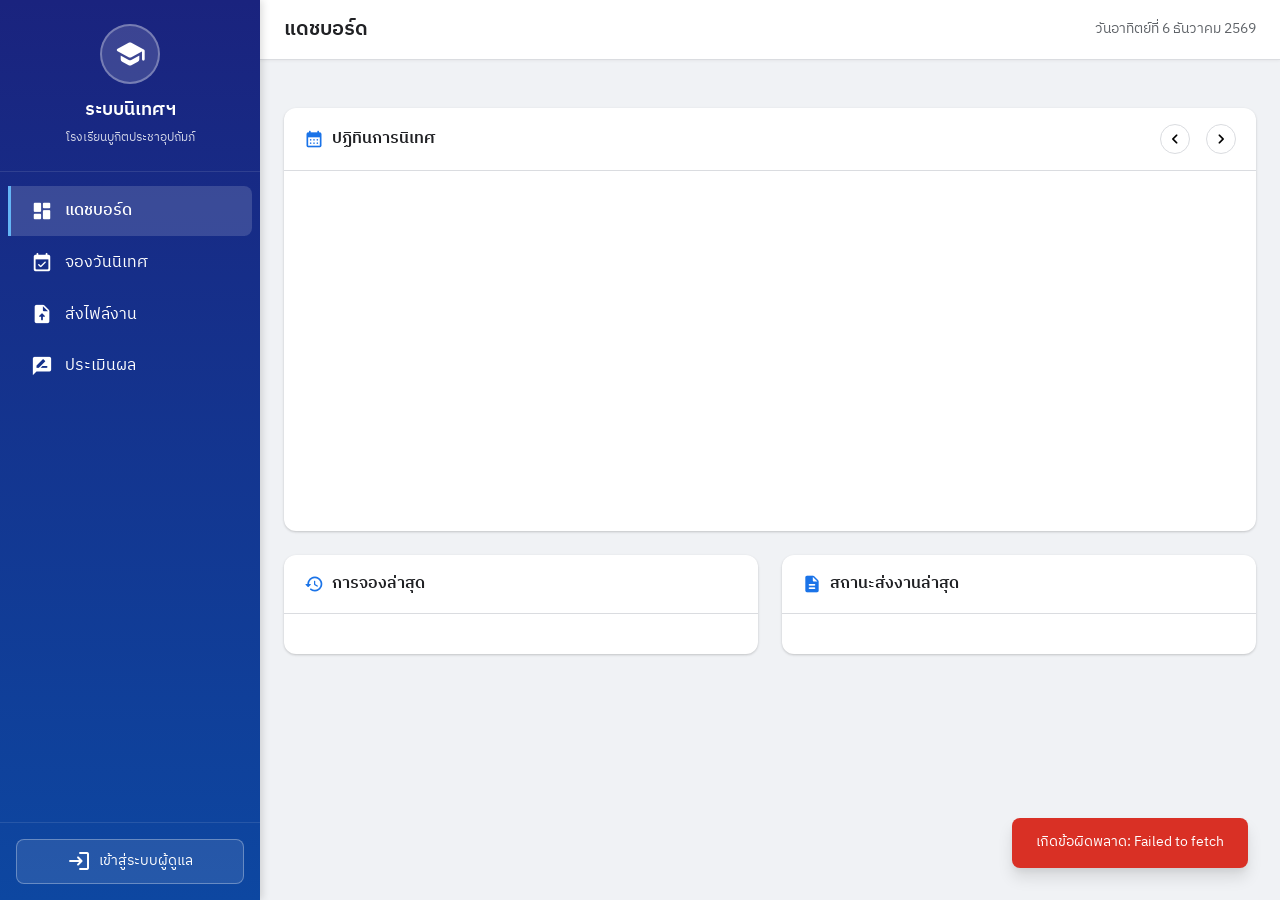
==== index.html @ 8b7962dd "Initial commit: ระบบนิเทศภายในโรงเรียนบูกิตประชาอุปถัมภ์ - School Supervision System" ====
<!DOCTYPE html>
<html lang="th">
<head>
  <meta charset="UTF-8">
  <meta name="viewport" content="width=device-width, initial-scale=1.0">
  <title>ระบบนิเทศภายในโรงเรียนบูกิตประชาอุปถัมภ์</title>
  <link rel="stylesheet" href="css/style.css">
  <link href="https://fonts.googleapis.com/css2?family=IBM+Plex+Sans+Thai:wght@300;400;500;600;700&display=swap" rel="stylesheet">
  <link href="https://fonts.googleapis.com/icon?family=Material+Icons+Round" rel="stylesheet">
</head>
<body>

<div id="app">
  <nav id="sidebar">
    <div class="sidebar-header">
      <div class="school-logo">
        <span class="material-icons-round">school</span>
      </div>
      <h2>ระบบนิเทศฯ</h2>
      <p class="school-name">โรงเรียนบูกิตประชาอุปถัมภ์</p>
    </div>
    <ul class="nav-menu">
      <li class="nav-item active" data-page="dashboard">
        <span class="material-icons-round">dashboard</span><span>แดชบอร์ด</span>
      </li>
      <li class="nav-item" data-page="booking">
        <span class="material-icons-round">event_available</span><span>จองวันนิเทศ</span>
      </li>
      <li class="nav-item" data-page="files">
        <span class="material-icons-round">upload_file</span><span>ส่งไฟล์งาน</span>
      </li>
      <li class="nav-item" data-page="supervision">
        <span class="material-icons-round">rate_review</span><span>ประเมินผล</span>
      </li>
      <li class="nav-item admin-only" data-page="admin" style="display:none;">
        <span class="material-icons-round">admin_panel_settings</span><span>จัดการระบบ</span>
      </li>
    </ul>
    <div class="sidebar-footer">
      <button id="loginBtn" class="btn-login" onclick="showLoginModal()">
        <span class="material-icons-round">login</span> เข้าสู่ระบบผู้ดูแล
      </button>
      <div id="userBadge" class="user-badge" style="display:none;">
        <span class="material-icons-round">verified_user</span>
        <span>ผู้ดูแลระบบ</span>
        <button onclick="logout()" class="btn-logout" title="ออกจากระบบ">x</button>
      </div>
    </div>
  </nav>

  <main id="mainContent">
    <header id="topbar">
      <button id="menuToggle" onclick="toggleSidebar()">
        <span class="material-icons-round">menu</span>
      </button>
      <h1 id="pageTitle">แดชบอร์ด</h1>
      <div class="topbar-right">
        <span id="currentDate" class="date-display"></span>
      </div>
    </header>

    <div id="pageContent">

      <section id="page-dashboard" class="page active">
        <div class="stats-grid" id="statsGrid"></div>
        <div class="dashboard-grid">
          <div class="card calendar-card">
            <div class="card-header">
              <h3><span class="material-icons-round">calendar_month</span> ปฏิทินการนิเทศ</h3>
              <div class="calendar-nav">
                <button onclick="changeMonth(-1)" class="cal-nav-btn"><span class="material-icons-round">chevron_left</span></button>
                <span id="calendarMonth"></span>
                <button onclick="changeMonth(1)" class="cal-nav-btn"><span class="material-icons-round">chevron_right</span></button>
              </div>
            </div>
            <div class="card-body">
              <div id="calendarContainer"></div>
            </div>
          </div>
          <div class="card">
            <div class="card-header">
              <h3><span class="material-icons-round">history</span> การจองล่าสุด</h3>
            </div>
            <div class="card-body">
              <div id="recentBookingsTable"></div>
            </div>
          </div>
          <div class="card">
            <div class="card-header">
              <h3><span class="material-icons-round">description</span> สถานะส่งงานล่าสุด</h3>
            </div>
            <div class="card-body">
              <div id="recentFilesTable"></div>
            </div>
          </div>
        </div>
      </section>

      <section id="page-booking" class="page">
        <div class="page-header">
          <h2>จองวันนิเทศ</h2>
        </div>
        <div class="form-container">
          <form id="bookingForm" onsubmit="submitBooking(event)">
            <div class="form-grid">
              <div class="form-group">
                <label>วันที่นิเทศ <span class="required">*</span></label>
                <input type="date" id="bookDate" required min="">
              </div>
              <div class="form-group">
                <label>ช่วงเวลา <span class="required">*</span></label>
                <select id="bookTime" required>
                  <option value="">-- เลือกช่วงเวลา --</option>
                  <option value="เช้า (08:30-12:00)">เช้า (08:30-12:00)</option>
                  <option value="บ่าย (12:30-16:00)">บ่าย (12:30-16:00)</option>
                </select>
              </div>
              <div class="form-group">
                <label>คาบที่ <span class="required">*</span></label>
                <select id="bookPeriod" required>
                  <option value="">-- เลือกคาบ --</option>
                  <option value="1">คาบที่ 1 (08:30-09:10)</option>
                  <option value="2">คาบที่ 2 (09:10-09:50)</option>
                  <option value="3">คาบที่ 3 (10:00-10:40)</option>
                  <option value="4">คาบที่ 4 (10:40-11:20)</option>
                  <option value="5">คาบที่ 5 (11:20-12:00)</option>
                  <option value="6">คาบที่ 6 (12:30-13:10)</option>
                  <option value="7">คาบที่ 7 (13:10-13:50)</option>
                  <option value="8">คาบที่ 8 (13:50-14:30)</option>
                </select>
              </div>
              <div class="form-group">
                <label>ชื่อ-นามสกุล <span class="required">*</span></label>
                <input type="text" id="bookTeacher" placeholder="กรอกชื่อ-นามสกุล" required>
              </div>
              <div class="form-group">
                <label>กลุ่มสาระการเรียนรู้ <span class="required">*</span></label>
                <select id="bookDepartment" required>
                  <option value="">-- เลือกกลุ่มสาระ --</option>
                  <option value="ภาษาไทย">ภาษาไทย</option>
                  <option value="คณิตศาสตร์">คณิตศาสตร์</option>
                  <option value="วิทยาศาสตร์">วิทยาศาสตร์</option>
                  <option value="สังคมศึกษา">สังคมศึกษา</option>
                  <option value="สุขศึกษา">สุขศึกษา</option>
                  <option value="ศิลปะ">ศิลปะ</option>
                  <option value="การงานอาชีพ">การงานอาชีพ</option>
                  <option value="ภาษาต่างประเทศ">ภาษาต่างประเทศ</option>
                </select>
              </div>
              <div class="form-group">
                <label>ชื่อวิชา <span class="required">*</span></label>
                <input type="text" id="bookSubject" placeholder="กรอกชื่อวิชา" required>
              </div>
              <div class="form-group">
                <label>รหัสวิชา</label>
                <input type="text" id="bookSubjectCode" placeholder="กรอกรหัสวิชา">
              </div>
              <div class="form-group">
                <label>ระดับชั้น <span class="required">*</span></label>
                <select id="bookClassLevel" required>
                  <option value="">-- เลือกระดับชั้น --</option>
                  <option value="ป.1">ป.1</option>
                  <option value="ป.2">ป.2</option>
                  <option value="ป.3">ป.3</option>
                  <option value="ป.4">ป.4</option>
                  <option value="ป.5">ป.5</option>
                  <option value="ป.6">ป.6</option>
                  <option value="ม.1">ม.1</option>
                  <option value="ม.2">ม.2</option>
                  <option value="ม.3">ม.3</option>
                  <option value="ม.4">ม.4</option>
                  <option value="ม.5">ม.5</option>
                  <option value="ม.6">ม.6</option>
                </select>
              </div>
              <div class="form-group">
                <label>ห้องเรียน <span class="required">*</span></label>
                <input type="text" id="bookRoom" placeholder="เช่น ป.4/1" required>
              </div>
            </div>
            <div class="form-actions">
              <button type="submit" class="btn btn-primary">
                <span class="material-icons-round">event_available</span> จองวันนิเทศ
              </button>
              <button type="reset" class="btn btn-secondary">
                <span class="material-icons-round">refresh</span> ล้างข้อมูล
              </button>
            </div>
          </form>
        </div>

        <div class="card" style="margin-top:2rem;">
          <div class="card-header">
            <h3><span class="material-icons-round">list</span> รายการจองของฉัน</h3>
            <div class="filter-group">
              <select id="myBookingFilter" onchange="loadMyBookings()">
                <option value="">ทุกสถานะ</option>
                <option value="รอดำเนินการ">รอดำเนินการ</option>
                <option value="ยืนยันแล้ว">ยืนยันแล้ว</option>
                <option value="นิเทศแล้ว">นิเทศแล้ว</option>
                <option value="ปฏิเสธ">ปฏิเสธ</option>
              </select>
            </div>
          </div>
          <div class="card-body">
            <div id="myBookingsTable"></div>
          </div>
        </div>
      </section>

      <section id="page-files" class="page">
        <div class="page-header">
          <h2>ส่งไฟล์งาน</h2>
        </div>
        <div class="form-container">
          <form id="fileForm" onsubmit="submitFile(event)">
            <div class="form-grid">
              <div class="form-group">
                <label>ชื่อ-นามสกุล <span class="required">*</span></label>
                <input type="text" id="fileTeacher" placeholder="กรอกชื่อ-นามสกุล" required>
              </div>
              <div class="form-group">
                <label>ประเภทไฟล์ <span class="required">*</span></label>
                <select id="fileType" required onchange="updateFileHint()">
                  <option value="">-- เลือกประเภท --</option>
                  <option value="แผนการสอน">แผนการสอน (PDF/Word)</option>
                  <option value="สื่อการสอน">สื่อการสอน (รูปภาพ/PPT/PDF)</option>
                  <option value="ภาพกิจกรรม">ภาพกิจกรรม (รูปภาพ)</option>
                  <option value="คลิปวิดีโอ">คลิปวิดีโอ (ลิงก์ YouTube/Drive)</option>
                </select>
              </div>
              <div class="form-group" id="fileUploadGroup" style="display:none;">
                <label>อัพโหลดไฟล์ <span class="required">*</span></label>
                <input type="file" id="fileInput" accept=".pdf,.doc,.docx,.ppt,.pptx,.jpg,.jpeg,.png,.gif">
                <small id="fileHint" class="hint-text"></small>
              </div>
              <div class="form-group" id="fileLinkGroup" style="display:none;">
                <label>ลิงก์ไฟล์ <span class="required">*</span></label>
                <input type="url" id="fileLink" placeholder="https://youtube.com/... หรือ https://drive.google.com/...">
              </div>
              <div class="form-group full-width">
                <label>ชื่อไฟล์/รายละเอียด</label>
                <input type="text" id="fileName" placeholder="กรอกชื่อไฟล์หรือรายละเอียด">
              </div>
            </div>
            <div id="filePreview" class="file-preview" style="display:none;"></div>
            <div class="form-actions">
              <button type="submit" class="btn btn-primary">
                <span class="material-icons-round">upload_file</span> ส่งไฟล์งาน
              </button>
              <button type="reset" class="btn btn-secondary" onclick="resetFileForm()">
                <span class="material-icons-round">refresh</span> ล้างข้อมูล
              </button>
            </div>
          </form>
        </div>

        <div class="card" style="margin-top:2rem;">
          <div class="card-header">
            <h3><span class="material-icons-round">folder_open</span> ไฟล์งานของฉัน</h3>
            <div class="filter-group">
              <select id="myFileFilter" onchange="loadMyFiles()">
                <option value="">ทุกสถานะ</option>
                <option value="รอตรวจสอบ">รอตรวจสอบ</option>
                <option value="ผ่าน">ผ่าน</option>
                <option value="ปรับปรุง">ปรับปรุง</option>
              </select>
            </div>
          </div>
          <div class="card-body">
            <div id="myFilesTable"></div>
          </div>
        </div>
      </section>

      <section id="page-supervision" class="page">
        <div class="page-header">
          <h2>ประเมินผลการนิเทศ</h2>
        </div>
        <div class="form-container">
          <form id="supervisionForm" onsubmit="submitSupervision(event)">
            <div class="form-grid">
              <div class="form-group">
                <label>ชื่อ-นามสกุลครูผู้สอน <span class="required">*</span></label>
                <input type="text" id="supTeacher" placeholder="กรอกชื่อ-นามสกุล" required>
              </div>
              <div class="form-group">
                <label>วันที่นิเทศ <span class="required">*</span></label>
                <input type="date" id="supDate" required>
              </div>
              <div class="form-group">
                <label>กลุ่มสาระ <span class="required">*</span></label>
                <select id="supDepartment" required>
                  <option value="">-- เลือกกลุ่มสาระ --</option>
                  <option value="ภาษาไทย">ภาษาไทย</option>
                  <option value="คณิตศาสตร์">คณิตศาสตร์</option>
                  <option value="วิทยาศาสตร์">วิทยาศาสตร์</option>
                  <option value="สังคมศึกษา">สังคมศึกษา</option>
                  <option value="สุขศึกษา">สุขศึกษา</option>
                  <option value="ศิลปะ">ศิลปะ</option>
                  <option value="การงานอาชีพ">การงานอาชีพ</option>
                  <option value="ภาษาต่างประเทศ">ภาษาต่างประเทศ</option>
                </select>
              </div>
              <div class="form-group">
                <label>รายวิชา</label>
                <input type="text" id="supSubject" placeholder="กรอกรายวิชา">
              </div>
              <div class="form-group full-width">
                <label>จุดเด่น <span class="required">*</span></label>
                <textarea id="supStrengths" rows="3" placeholder="บันทึกจุดเด่นของการจัดการเรียนรู้..." required></textarea>
              </div>
              <div class="form-group full-width">
                <label>จุดพัฒนา <span class="required">*</span></label>
                <textarea id="supImprovements" rows="3" placeholder="บันทึกจุดที่ต้องพัฒนา..." required></textarea>
              </div>
              <div class="form-group full-width">
                <label>ข้อเสนอแนะ</label>
                <textarea id="supSuggestions" rows="3" placeholder="ข้อเสนอแนะเพิ่มเติม..."></textarea>
              </div>
              <div class="form-group">
                <label>ระดับคุณภาพ <span class="required">*</span></label>
                <select id="supQuality" required>
                  <option value="">-- เลือกระดับ --</option>
                  <option value="ดีมาก">ดีมาก</option>
                  <option value="ดี">ดี</option>
                  <option value="พอใช้">พอใช้</option>
                  <option value="ปรับปรุง">ปรับปรุง</option>
                </select>
              </div>
            </div>
            <div class="form-actions">
              <button type="submit" class="btn btn-primary">
                <span class="material-icons-round">save</span> บันทึกผลการประเมิน
              </button>
              <button type="reset" class="btn btn-secondary">
                <span class="material-icons-round">refresh</span> ล้างข้อมูล
              </button>
            </div>
          </form>
        </div>

        <div class="card" style="margin-top:2rem;">
          <div class="card-header">
            <h3><span class="material-icons-round">assessment</span> ผลการประเมินล่าสุด</h3>
          </div>
          <div class="card-body">
            <div id="recentSupervisionsTable"></div>
          </div>
        </div>
      </section>

      <section id="page-admin" class="page">
        <div class="page-header">
          <h2>จัดการระบบ</h2>
        </div>
        <div class="admin-tabs">
          <button class="tab-btn active" onclick="switchAdminTab('adminBooking')">
            <span class="material-icons-round">event</span> จัดการการจอง
          </button>
          <button class="tab-btn" onclick="switchAdminTab('adminFiles')">
            <span class="material-icons-round">folder</span> ตรวจผลงาน
          </button>
          <button class="tab-btn" onclick="switchAdminTab('adminReports')">
            <span class="material-icons-round">summarize</span> รายงาน
          </button>
        </div>

        <div id="adminBooking" class="admin-tab active">
          <div class="card">
            <div class="card-header">
              <h3>รายการจองทั้งหมด</h3>
              <div class="filter-group">
                <select id="adminBookingStatus" onchange="loadAdminBookings()">
                  <option value="">ทุกสถานะ</option>
                  <option value="รอดำเนินการ">รอดำเนินการ</option>
                  <option value="ยืนยันแล้ว">ยืนยันแล้ว</option>
                  <option value="นิเทศแล้ว">นิเทศแล้ว</option>
                  <option value="ปฏิเสธ">ปฏิเสธ</option>
                </select>
                <select id="adminBookingDept" onchange="loadAdminBookings()">
                  <option value="">ทุกกลุ่มสาระ</option>
                  <option value="ภาษาไทย">ภาษาไทย</option>
                  <option value="คณิตศาสตร์">คณิตศาสตร์</option>
                  <option value="วิทยาศาสตร์">วิทยาศาสตร์</option>
                  <option value="สังคมศึกษา">สังคมศึกษา</option>
                  <option value="สุขศึกษา">สุขศึกษา</option>
                  <option value="ศิลปะ">ศิลปะ</option>
                  <option value="การงานอาชีพ">การงานอาชีพ</option>
                  <option value="ภาษาต่างประเทศ">ภาษาต่างประเทศ</option>
                </select>
              </div>
            </div>
            <div class="card-body">
              <div id="adminBookingsTable"></div>
            </div>
          </div>
        </div>

        <div id="adminFiles" class="admin-tab">
          <div class="card">
            <div class="card-header">
              <h3>ไฟล์งานทั้งหมด</h3>
              <div class="filter-group">
                <select id="adminFileStatus" onchange="loadAdminFiles()">
                  <option value="">ทุกสถานะ</option>
                  <option value="รอตรวจสอบ">รอตรวจสอบ</option>
                  <option value="ผ่าน">ผ่าน</option>
                  <option value="ปรับปรุง">ปรับปรุง</option>
                </select>
              </div>
            </div>
            <div class="card-body">
              <div id="adminFilesTable"></div>
            </div>
          </div>
        </div>

        <div id="adminReports" class="admin-tab">
          <div class="report-controls">
            <div class="form-grid">
              <div class="form-group">
                <label>ประเภทรายงาน</label>
                <select id="reportType" onchange="updateReportFields()">
                  <option value="individual">รายงานรายบุคคล</option>
                  <option value="department">รายงานกลุ่มสาระ</option>
                  <option value="summary">รายงานสรุป</option>
                </select>
              </div>
              <div class="form-group" id="reportTeacherGroup">
                <label>เลือกครู</label>
                <select id="reportTeacher"><option value="">-- ทั้งหมด --</option></select>
              </div>
              <div class="form-group" id="reportDeptGroup" style="display:none;">
                <label>เลือกกลุ่มสาระ</label>
                <select id="reportDept"><option value="">-- ทั้งหมด --</option></select>
              </div>
            </div>
            <div class="form-actions">
              <button onclick="generateReport()" class="btn btn-primary">
                <span class="material-icons-round">analytics</span> สร้างรายงาน
              </button>
              <button onclick="printReport()" class="btn btn-secondary">
                <span class="material-icons-round">print</span> พิมพ์รายงาน
              </button>
            </div>
          </div>
          <div class="card" style="margin-top:1rem;">
            <div class="card-header">
              <h3>ผลรายงาน</h3>
            </div>
            <div class="card-body" id="reportOutput">
              <p class="empty-state">เลือกประเภทรายงานแล้วกด "สร้างรายงาน"</p>
            </div>
          </div>
        </div>
      </section>
    </div>
  </main>
</div>

<div id="loginModal" class="modal" style="display:none;">
  <div class="modal-content">
    <div class="modal-header">
      <h3><span class="material-icons-round">lock</span> เข้าสู่ระบบผู้ดูแล</h3>
      <button class="modal-close" onclick="closeLoginModal()">&times;</button>
    </div>
    <div class="modal-body">
      <div class="form-group">
        <label>รหัสผ่าน</label>
        <input type="password" id="loginPassword" placeholder="กรอกรหัสผ่าน">
      </div>
      <button onclick="doLogin()" class="btn btn-primary btn-full">
        <span class="material-icons-round">login</span> เข้าสู่ระบบ
      </button>
      <p id="loginError" class="error-text" style="display:none;"></p>
    </div>
  </div>
</div>

<div id="bookingDetailModal" class="modal" style="display:none;">
  <div class="modal-content modal-lg">
    <div class="modal-header">
      <h3><span class="material-icons-round">event</span> รายละเอียดการจอง</h3>
      <button class="modal-close" onclick="closeModal('bookingDetailModal')">&times;</button>
    </div>
    <div class="modal-body" id="bookingDetailBody"></div>
  </div>
</div>

<div id="supervisionDetailModal" class="modal" style="display:none;">
  <div class="modal-content modal-lg">
    <div class="modal-header">
      <h3><span class="material-icons-round">rate_review</span> รายละเอียดการประเมิน</h3>
      <button class="modal-close" onclick="closeModal('supervisionDetailModal')">&times;</button>
    </div>
    <div class="modal-body" id="supervisionDetailBody"></div>
  </div>
</div>

<div id="toast" class="toast"></div>
<div id="loadingOverlay" class="loading-overlay" style="display:none;">
  <div class="spinner"></div>
</div>

<script src="js/app.js"></script>
</body>
</html>
---- css/style.css ----
:root {
  --primary: #1a73e8;
  --primary-dark: #1557b0;
  --primary-light: #e8f0fe;
  --success: #0d904f;
  --success-light: #e6f4ea;
  --warning: #e37400;
  --warning-light: #fef7e0;
  --danger: #d93025;
  --danger-light: #fce8e6;
  --info: #1a73e8;
  --bg: #f0f2f5;
  --surface: #ffffff;
  --text: #202124;
  --text-secondary: #5f6368;
  --text-light: #80868b;
  --border: #dadce0;
  --shadow: 0 1px 3px rgba(0,0,0,0.12), 0 1px 2px rgba(0,0,0,0.08);
  --shadow-md: 0 4px 6px rgba(0,0,0,0.1), 0 2px 4px rgba(0,0,0,0.06);
  --shadow-lg: 0 10px 15px rgba(0,0,0,0.1), 0 4px 6px rgba(0,0,0,0.05);
  --radius: 12px;
  --radius-sm: 8px;
  --sidebar-width: 260px;
  --topbar-height: 60px;
}

* { margin: 0; padding: 0; box-sizing: border-box; }

body {
  font-family: 'IBM Plex Sans Thai', sans-serif;
  background: var(--bg);
  color: var(--text);
  line-height: 1.6;
  overflow-x: hidden;
}

#app {
  display: flex;
  min-height: 100vh;
}

#sidebar {
  width: var(--sidebar-width);
  background: linear-gradient(180deg, #1a237e 0%, #0d47a1 100%);
  color: white;
  position: fixed;
  top: 0;
  left: 0;
  height: 100vh;
  z-index: 100;
  display: flex;
  flex-direction: column;
  transition: transform 0.3s ease;
  box-shadow: 2px 0 8px rgba(0,0,0,0.15);
}

.sidebar-header {
  padding: 1.5rem;
  text-align: center;
  border-bottom: 1px solid rgba(255,255,255,0.1);
}

.school-logo {
  width: 60px;
  height: 60px;
  background: rgba(255,255,255,0.15);
  border-radius: 50%;
  display: flex;
  align-items: center;
  justify-content: center;
  margin: 0 auto 0.75rem;
  border: 2px solid rgba(255,255,255,0.3);
}

.school-logo .material-icons-round { font-size: 32px; }

.sidebar-header h2 { font-size: 1.1rem; font-weight: 600; margin-bottom: 0.25rem; }
.school-name { font-size: 0.75rem; opacity: 0.8; }

.nav-menu {
  list-style: none;
  padding: 0.75rem 0;
  flex: 1;
  overflow-y: auto;
}

.nav-item {
  display: flex;
  align-items: center;
  padding: 0.75rem 1.25rem;
  cursor: pointer;
  transition: all 0.2s;
  gap: 0.75rem;
  border-left: 3px solid transparent;
  margin: 2px 8px;
  border-radius: 0 var(--radius-sm) var(--radius-sm) 0;
}

.nav-item:hover {
  background: rgba(255,255,255,0.1);
}

.nav-item.active {
  background: rgba(255,255,255,0.15);
  border-left-color: #64b5f6;
  font-weight: 500;
}

.nav-item .material-icons-round { font-size: 22px; }

.sidebar-footer {
  padding: 1rem;
  border-top: 1px solid rgba(255,255,255,0.1);
}

.btn-login {
  width: 100%;
  padding: 0.6rem;
  background: rgba(255,255,255,0.1);
  color: white;
  border: 1px solid rgba(255,255,255,0.3);
  border-radius: var(--radius-sm);
  cursor: pointer;
  font-family: inherit;
  font-size: 0.85rem;
  display: flex;
  align-items: center;
  justify-content: center;
  gap: 0.5rem;
  transition: all 0.2s;
}

.btn-login:hover { background: rgba(255,255,255,0.2); }

.user-badge {
  display: flex;
  align-items: center;
  gap: 0.5rem;
  padding: 0.5rem 0.75rem;
  background: rgba(76, 175, 80, 0.2);
  border-radius: var(--radius-sm);
  font-size: 0.85rem;
  border: 1px solid rgba(76, 175, 80, 0.4);
}

.btn-logout {
  margin-left: auto;
  background: rgba(255,255,255,0.2);
  color: white;
  border: none;
  border-radius: 50%;
  width: 22px;
  height: 22px;
  cursor: pointer;
  font-weight: bold;
}

#mainContent {
  flex: 1;
  margin-left: var(--sidebar-width);
  min-height: 100vh;
  display: flex;
  flex-direction: column;
}

#topbar {
  height: var(--topbar-height);
  background: var(--surface);
  border-bottom: 1px solid var(--border);
  display: flex;
  align-items: center;
  padding: 0 1.5rem;
  gap: 1rem;
  position: sticky;
  top: 0;
  z-index: 50;
  box-shadow: 0 1px 3px rgba(0,0,0,0.05);
}

#menuToggle {
  display: none;
  background: none;
  border: none;
  cursor: pointer;
  padding: 0.25rem;
  border-radius: 50%;
  color: var(--text-secondary);
}

#menuToggle:hover { background: var(--bg); }

#pageTitle { font-size: 1.25rem; font-weight: 600; flex: 1; }

.topbar-right { display: flex; align-items: center; gap: 1rem; }
.date-display { color: var(--text-secondary); font-size: 0.9rem; }

#pageContent { flex: 1; padding: 1.5rem; }

.page { display: none; animation: fadeIn 0.3s ease; }
.page.active { display: block; }

@keyframes fadeIn {
  from { opacity: 0; transform: translateY(10px); }
  to { opacity: 1; transform: translateY(0); }
}

.stats-grid {
  display: grid;
  grid-template-columns: repeat(auto-fit, minmax(220px, 1fr));
  gap: 1rem;
  margin-bottom: 1.5rem;
}

.stat-card {
  background: var(--surface);
  border-radius: var(--radius);
  padding: 1.25rem;
  box-shadow: var(--shadow);
  display: flex;
  align-items: center;
  gap: 1rem;
  transition: transform 0.2s, box-shadow 0.2s;
}

.stat-card:hover {
  transform: translateY(-2px);
  box-shadow: var(--shadow-md);
}

.stat-icon {
  width: 50px;
  height: 50px;
  border-radius: var(--radius-sm);
  display: flex;
  align-items: center;
  justify-content: center;
}

.stat-icon .material-icons-round { font-size: 26px; color: white; }

.stat-icon.blue { background: linear-gradient(135deg, #1a73e8, #4285f4); }
.stat-icon.green { background: linear-gradient(135deg, #0d904f, #34a853); }
.stat-icon.orange { background: linear-gradient(135deg, #e37400, #fbbc04); }
.stat-icon.red { background: linear-gradient(135deg, #d93025, #ea4335); }
.stat-icon.purple { background: linear-gradient(135deg, #7b1fa2, #ab47bc); }
.stat-icon.teal { background: linear-gradient(135deg, #00796b, #26a69a); }

.stat-info h3 { font-size: 1.5rem; font-weight: 700; line-height: 1.2; }
.stat-info p { font-size: 0.8rem; color: var(--text-secondary); }

.dashboard-grid {
  display: grid;
  grid-template-columns: 1fr 1fr;
  gap: 1.5rem;
}

.dashboard-grid .calendar-card {
  grid-column: 1 / -1;
}

.card {
  background: var(--surface);
  border-radius: var(--radius);
  box-shadow: var(--shadow);
  overflow: hidden;
}

.card-header {
  padding: 1rem 1.25rem;
  border-bottom: 1px solid var(--border);
  display: flex;
  align-items: center;
  justify-content: space-between;
  flex-wrap: wrap;
  gap: 0.5rem;
}

.card-header h3 {
  font-size: 1rem;
  font-weight: 600;
  display: flex;
  align-items: center;
  gap: 0.5rem;
}

.card-header h3 .material-icons-round {
  color: var(--primary);
  font-size: 20px;
}

.card-body { padding: 1.25rem; }

.page-header {
  margin-bottom: 1.5rem;
}

.page-header h2 {
  font-size: 1.5rem;
  font-weight: 700;
  display: flex;
  align-items: center;
  gap: 0.5rem;
}

.form-container {
  background: var(--surface);
  border-radius: var(--radius);
  padding: 1.5rem;
  box-shadow: var(--shadow);
}

.form-grid {
  display: grid;
  grid-template-columns: repeat(auto-fit, minmax(280px, 1fr));
  gap: 1rem;
}

.form-group {
  display: flex;
  flex-direction: column;
  gap: 0.4rem;
}

.form-group.full-width { grid-column: 1 / -1; }

.form-group label {
  font-size: 0.85rem;
  font-weight: 500;
  color: var(--text-secondary);
}

.required { color: var(--danger); }

.form-group input,
.form-group select,
.form-group textarea {
  padding: 0.65rem 0.85rem;
  border: 1.5px solid var(--border);
  border-radius: var(--radius-sm);
  font-family: inherit;
  font-size: 0.9rem;
  transition: border-color 0.2s, box-shadow 0.2s;
  background: var(--surface);
}

.form-group input:focus,
.form-group select:focus,
.form-group textarea:focus {
  outline: none;
  border-color: var(--primary);
  box-shadow: 0 0 0 3px var(--primary-light);
}

.form-group textarea { resize: vertical; min-height: 80px; }

.form-actions {
  display: flex;
  gap: 0.75rem;
  margin-top: 1.25rem;
  flex-wrap: wrap;
}

.btn {
  display: inline-flex;
  align-items: center;
  gap: 0.5rem;
  padding: 0.65rem 1.25rem;
  border: none;
  border-radius: var(--radius-sm);
  font-family: inherit;
  font-size: 0.9rem;
  font-weight: 500;
  cursor: pointer;
  transition: all 0.2s;
}

.btn .material-icons-round { font-size: 18px; }

.btn-primary {
  background: var(--primary);
  color: white;
}
.btn-primary:hover { background: var(--primary-dark); box-shadow: var(--shadow-md); }

.btn-secondary {
  background: var(--bg);
  color: var(--text-secondary);
  border: 1px solid var(--border);
}
.btn-secondary:hover { background: #e8eaed; }

.btn-success { background: var(--success); color: white; }
.btn-success:hover { background: #0b7a43; }

.btn-danger { background: var(--danger); color: white; }
.btn-danger:hover { background: #b71c1c; }

.btn-warning { background: var(--warning); color: white; }
.btn-warning:hover { background: #c25e00; }

.btn-sm {
  padding: 0.35rem 0.75rem;
  font-size: 0.8rem;
}

.btn-sm .material-icons-round { font-size: 16px; }

.btn-full { width: 100%; justify-content: center; }

.table-wrapper {
  overflow-x: auto;
  max-height: 500px;
  overflow-y: auto;
}

table {
  width: 100%;
  border-collapse: collapse;
  font-size: 0.85rem;
}

thead th {
  background: var(--bg);
  padding: 0.75rem 0.6rem;
  text-align: left;
  font-weight: 600;
  color: var(--text-secondary);
  border-bottom: 2px solid var(--border);
  position: sticky;
  top: 0;
  white-space: nowrap;
  z-index: 1;
}

tbody td {
  padding: 0.65rem 0.6rem;
  border-bottom: 1px solid var(--border);
  vertical-align: middle;
}

tbody tr:hover { background: #f8f9fa; }

.badge {
  display: inline-block;
  padding: 0.2rem 0.6rem;
  border-radius: 20px;
  font-size: 0.75rem;
  font-weight: 500;
  white-space: nowrap;
}

.badge-pending { background: var(--warning-light); color: var(--warning); }
.badge-confirmed { background: var(--primary-light); color: var(--primary); }
.badge-completed { background: var(--success-light); color: var(--success); }
.badge-rejected { background: var(--danger-light); color: var(--danger); }
.badge-review { background: #fff3e0; color: #e65100; }
.badge-approved { background: var(--success-light); color: var(--success); }
.badge-revision { background: var(--warning-light); color: var(--warning); }
.badge-excellent { background: #e8f5e9; color: #2e7d32; }
.badge-good { background: var(--primary-light); color: var(--primary); }
.badge-fair { background: var(--warning-light); color: var(--warning); }
.badge-improve { background: var(--danger-light); color: var(--danger); }

.empty-state {
  text-align: center;
  padding: 2rem;
  color: var(--text-light);
  font-style: italic;
}

.empty-state .material-icons-round {
  font-size: 48px;
  display: block;
  margin: 0 auto 0.5rem;
  opacity: 0.4;
}

.filter-group {
  display: flex;
  gap: 0.5rem;
  flex-wrap: wrap;
}

.filter-group select {
  padding: 0.4rem 0.75rem;
  border: 1px solid var(--border);
  border-radius: var(--radius-sm);
  font-family: inherit;
  font-size: 0.8rem;
  background: var(--surface);
}

.calendar-nav {
  display: flex;
  align-items: center;
  gap: 0.5rem;
}

.cal-nav-btn {
  background: none;
  border: 1px solid var(--border);
  border-radius: 50%;
  width: 30px;
  height: 30px;
  display: flex;
  align-items: center;
  justify-content: center;
  cursor: pointer;
  transition: background 0.2s;
}

.cal-nav-btn:hover { background: var(--bg); }
.cal-nav-btn .material-icons-round { font-size: 20px; }

#calendarContainer {
  min-height: 320px;
}

.cal-grid {
  display: grid;
  grid-template-columns: repeat(7, 1fr);
  gap: 2px;
}

.cal-header-cell {
  text-align: center;
  padding: 0.5rem;
  font-weight: 600;
  font-size: 0.8rem;
  color: var(--text-secondary);
}

.cal-cell {
  aspect-ratio: 1;
  border-radius: var(--radius-sm);
  display: flex;
  flex-direction: column;
  align-items: center;
  justify-content: center;
  font-size: 0.85rem;
  padding: 2px;
  position: relative;
  transition: background 0.2s;
  cursor: default;
  min-height: 40px;
}

.cal-cell.empty { background: transparent; }
.cal-cell.today { border: 2px solid var(--primary); font-weight: 700; }
.cal-cell.has-booking { background: var(--primary-light); cursor: pointer; }
.cal-cell.has-booking:hover { background: #d2e3fc; }

.cal-dots {
  display: flex;
  gap: 2px;
  margin-top: 2px;
  flex-wrap: wrap;
  justify-content: center;
}

.cal-dot {
  width: 5px;
  height: 5px;
  border-radius: 50%;
}

.cal-dot.pending { background: var(--warning); }
.cal-dot.confirmed { background: var(--primary); }
.cal-dot.completed { background: var(--success); }
.cal-dot.rejected { background: var(--danger); }

.modal {
  position: fixed;
  top: 0;
  left: 0;
  width: 100%;
  height: 100%;
  background: rgba(0,0,0,0.5);
  z-index: 200;
  display: flex;
  align-items: center;
  justify-content: center;
  padding: 1rem;
  animation: fadeIn 0.2s;
}

.modal-content {
  background: var(--surface);
  border-radius: var(--radius);
  width: 100%;
  max-width: 450px;
  box-shadow: var(--shadow-lg);
  max-height: 90vh;
  overflow-y: auto;
}

.modal-lg { max-width: 700px; }

.modal-header {
  padding: 1rem 1.25rem;
  border-bottom: 1px solid var(--border);
  display: flex;
  align-items: center;
  justify-content: space-between;
}

.modal-header h3 {
  font-size: 1.1rem;
  display: flex;
  align-items: center;
  gap: 0.5rem;
}

.modal-close {
  background: none;
  border: none;
  font-size: 1.5rem;
  cursor: pointer;
  color: var(--text-secondary);
  width: 32px;
  height: 32px;
  border-radius: 50%;
  display: flex;
  align-items: center;
  justify-content: center;
}

.modal-close:hover { background: var(--bg); }

.modal-body { padding: 1.25rem; }

.error-text { color: var(--danger); font-size: 0.85rem; margin-top: 0.75rem; text-align: center; }
.success-text { color: var(--success); font-size: 0.85rem; margin-top: 0.75rem; text-align: center; }

.hint-text { color: var(--text-light); font-size: 0.75rem; margin-top: 0.25rem; }

.file-preview {
  background: var(--bg);
  border: 2px dashed var(--border);
  border-radius: var(--radius-sm);
  padding: 1rem;
  margin-top: 0.5rem;
  text-align: center;
}

.admin-tabs {
  display: flex;
  gap: 0.5rem;
  margin-bottom: 1.5rem;
  flex-wrap: wrap;
}

.tab-btn {
  display: flex;
  align-items: center;
  gap: 0.5rem;
  padding: 0.65rem 1.25rem;
  background: var(--surface);
  border: 1px solid var(--border);
  border-radius: var(--radius-sm);
  font-family: inherit;
  font-size: 0.9rem;
  cursor: pointer;
  transition: all 0.2s;
}

.tab-btn.active {
  background: var(--primary);
  color: white;
  border-color: var(--primary);
}

.tab-btn:hover:not(.active) {
  background: var(--bg);
}

.admin-tab { display: none; }
.admin-tab.active { display: block; }

.report-controls {
  background: var(--surface);
  border-radius: var(--radius);
  padding: 1.25rem;
  box-shadow: var(--shadow);
}

.toast {
  position: fixed;
  bottom: 2rem;
  right: 2rem;
  padding: 0.85rem 1.5rem;
  border-radius: var(--radius-sm);
  color: white;
  font-size: 0.9rem;
  z-index: 300;
  transform: translateY(100px);
  opacity: 0;
  transition: all 0.3s;
  box-shadow: var(--shadow-lg);
  max-width: 400px;
}

.toast.show {
  transform: translateY(0);
  opacity: 1;
}

.toast.success { background: var(--success); }
.toast.error { background: var(--danger); }
.toast.info { background: var(--primary); }
.toast.warning { background: var(--warning); }

.loading-overlay {
  position: fixed;
  top: 0;
  left: 0;
  width: 100%;
  height: 100%;
  background: rgba(255,255,255,0.7);
  z-index: 250;
  display: flex;
  align-items: center;
  justify-content: center;
}

.spinner {
  width: 40px;
  height: 40px;
  border: 4px solid var(--border);
  border-top-color: var(--primary);
  border-radius: 50%;
  animation: spin 0.8s linear infinite;
}

@keyframes spin {
  to { transform: rotate(360deg); }
}

.detail-grid {
  display: grid;
  grid-template-columns: 1fr 1fr;
  gap: 0.75rem;
}

.detail-item {
  padding: 0.6rem;
  background: var(--bg);
  border-radius: var(--radius-sm);
}

.detail-item .label {
  font-size: 0.75rem;
  color: var(--text-light);
  margin-bottom: 0.2rem;
}

.detail-item .value {
  font-size: 0.9rem;
  font-weight: 500;
}

.detail-item.full { grid-column: 1 / -1; }

.action-buttons {
  display: flex;
  gap: 0.35rem;
  flex-wrap: wrap;
}

.report-section {
  margin-bottom: 1.5rem;
  padding-bottom: 1rem;
  border-bottom: 1px solid var(--border);
}

.report-section:last-child { border-bottom: none; }

.report-section h4 {
  font-size: 1rem;
  margin-bottom: 0.75rem;
  color: var(--primary);
}

.report-item {
  display: flex;
  justify-content: space-between;
  padding: 0.4rem 0;
  font-size: 0.9rem;
}

.report-item .label { color: var(--text-secondary); }
.report-item .value { font-weight: 600; }

@media (max-width: 768px) {
  #sidebar {
    transform: translateX(-100%);
  }
  #sidebar.open { transform: translateX(0); }
  #mainContent { margin-left: 0; }
  #menuToggle { display: flex; }
  .dashboard-grid { grid-template-columns: 1fr; }
  .form-grid { grid-template-columns: 1fr; }
  .stats-grid { grid-template-columns: repeat(auto-fit, minmax(160px, 1fr)); }
  .detail-grid { grid-template-columns: 1fr; }
  .stat-info h3 { font-size: 1.2rem; }
  .page-header h2 { font-size: 1.2rem; }
  #pageContent { padding: 1rem; }
}

@media print {
  #sidebar, #topbar, .form-actions, .filter-group, .admin-tabs { display: none !important; }
  #mainContent { margin-left: 0 !important; }
  .card { box-shadow: none; border: 1px solid #ddd; }
}

.btn-actions { display: flex; gap: 0.25rem; flex-wrap: wrap; }

.cal-cell-tooltip {
  display: none;
  position: absolute;
  bottom: 100%;
  left: 50%;
  transform: translateX(-50%);
  background: #333;
  color: white;
  padding: 0.3rem 0.6rem;
  border-radius: 4px;
  font-size: 0.7rem;
  white-space: nowrap;
  z-index: 10;
  margin-bottom: 4px;
}

.cal-cell:hover .cal-cell-tooltip { display: block; }
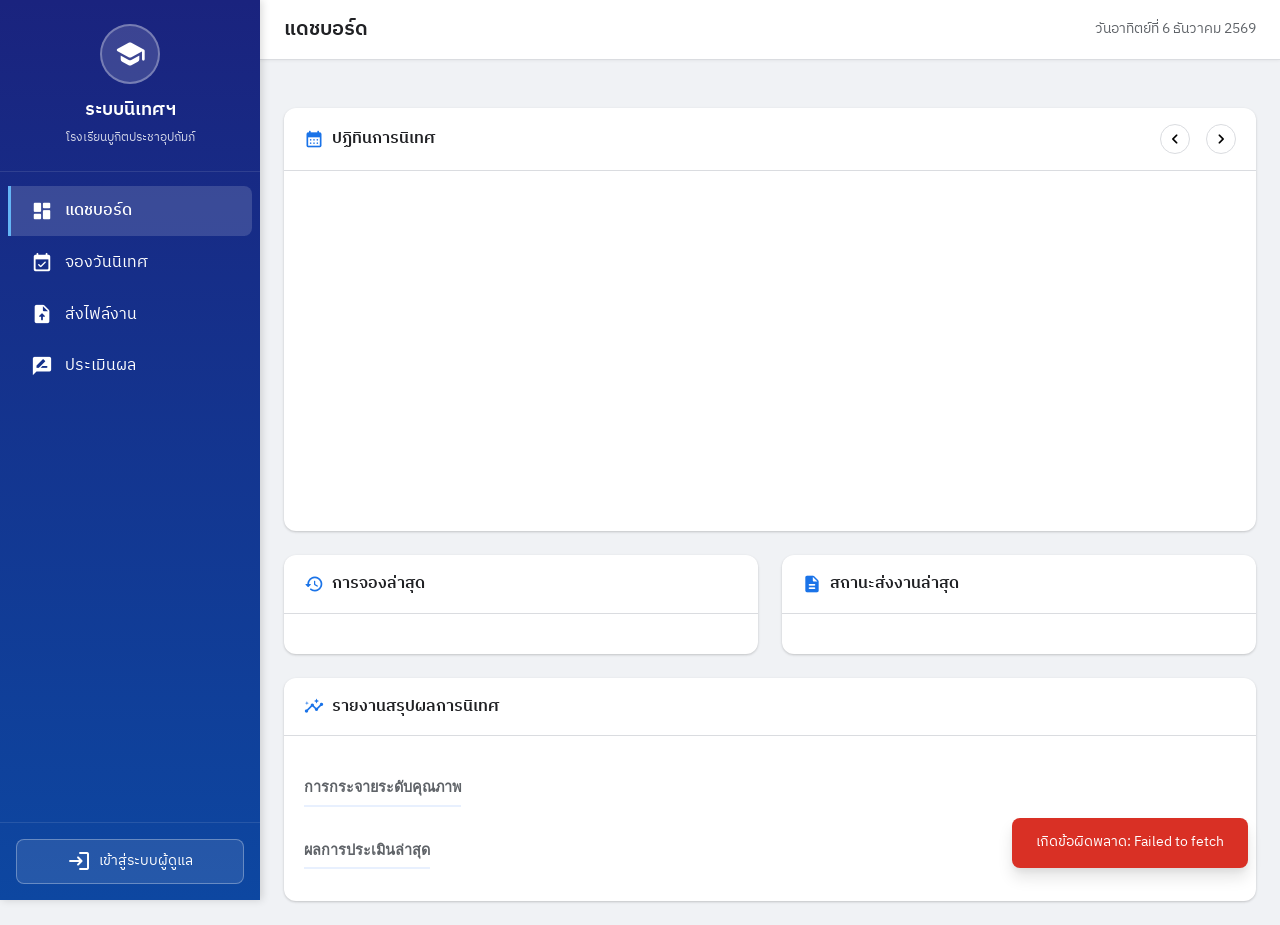
==== commit 0a581fee: "feat: dashboard แสดงรายงานสรุปผลการนิเทศ + fix date substring bug (Sheets แปลงวันที่เป็น Date)" ====
--- a/index.html
+++ b/index.html
@@ -93,6 +93,18 @@
               <div id="recentFilesTable"></div>
             </div>
           </div>
+          <div class="card dashboard-report-card">
+            <div class="card-header">
+              <h3><span class="material-icons-round">insights</span> รายงานสรุปผลการนิเทศ</h3>
+            </div>
+            <div class="card-body">
+              <div class="report-summary-row" id="supSummaryRow"></div>
+              <h4 class="report-subtitle">การกระจายระดับคุณภาพ</h4>
+              <div id="qualityDistContainer"></div>
+              <h4 class="report-subtitle">ผลการประเมินล่าสุด</h4>
+              <div id="recentSupDashboardTable"></div>
+            </div>
+          </div>
         </div>
       </section>
 
@@ -275,70 +287,145 @@
 
       <section id="page-supervision" class="page">
         <div class="page-header">
-          <h2>ประเมินผลการนิเทศ</h2>
-        </div>
-        <div class="form-container">
-          <form id="supervisionForm" onsubmit="submitSupervision(event)">
-            <div class="form-grid">
-              <div class="form-group">
-                <label>ชื่อ-นามสกุลครูผู้สอน <span class="required">*</span></label>
-                <input type="text" id="supTeacher" placeholder="กรอกชื่อ-นามสกุล" required>
-              </div>
-              <div class="form-group">
-                <label>วันที่นิเทศ <span class="required">*</span></label>
-                <input type="date" id="supDate" required>
-              </div>
-              <div class="form-group">
-                <label>กลุ่มสาระ <span class="required">*</span></label>
-                <select id="supDepartment" required>
-                  <option value="">-- เลือกกลุ่มสาระ --</option>
-                  <option value="ภาษาไทย">ภาษาไทย</option>
-                  <option value="คณิตศาสตร์">คณิตศาสตร์</option>
-                  <option value="วิทยาศาสตร์">วิทยาศาสตร์</option>
-                  <option value="สังคมศึกษา">สังคมศึกษา</option>
-                  <option value="สุขศึกษา">สุขศึกษา</option>
-                  <option value="ศิลปะ">ศิลปะ</option>
-                  <option value="การงานอาชีพ">การงานอาชีพ</option>
-                  <option value="ภาษาต่างประเทศ">ภาษาต่างประเทศ</option>
-                </select>
-              </div>
-              <div class="form-group">
-                <label>รายวิชา</label>
-                <input type="text" id="supSubject" placeholder="กรอกรายวิชา">
-              </div>
-              <div class="form-group full-width">
-                <label>จุดเด่น <span class="required">*</span></label>
-                <textarea id="supStrengths" rows="3" placeholder="บันทึกจุดเด่นของการจัดการเรียนรู้..." required></textarea>
-              </div>
-              <div class="form-group full-width">
-                <label>จุดพัฒนา <span class="required">*</span></label>
-                <textarea id="supImprovements" rows="3" placeholder="บันทึกจุดที่ต้องพัฒนา..." required></textarea>
-              </div>
-              <div class="form-group full-width">
-                <label>ข้อเสนอแนะ</label>
-                <textarea id="supSuggestions" rows="3" placeholder="ข้อเสนอแนะเพิ่มเติม..."></textarea>
-              </div>
-              <div class="form-group">
-                <label>ระดับคุณภาพ <span class="required">*</span></label>
-                <select id="supQuality" required>
-                  <option value="">-- เลือกระดับ --</option>
-                  <option value="ดีมาก">ดีมาก</option>
-                  <option value="ดี">ดี</option>
-                  <option value="พอใช้">พอใช้</option>
-                  <option value="ปรับปรุง">ปรับปรุง</option>
-                </select>
-              </div>
-            </div>
-            <div class="form-actions">
-              <button type="submit" class="btn btn-primary">
-                <span class="material-icons-round">save</span> บันทึกผลการประเมิน
-              </button>
-              <button type="reset" class="btn btn-secondary">
-                <span class="material-icons-round">refresh</span> ล้างข้อมูล
-              </button>
-            </div>
-          </form>
-        </div>
+          <h2>แบบบันทึกการนิเทศการสอน (e-Inspection)</h2>
+        </div>
+
+        <form id="supervisionForm" onsubmit="submitSupervision(event)">
+          <div class="card form-section-card">
+            <div class="card-header">
+              <h3><span class="material-icons-round">info</span> 1. ข้อมูลการนิเทศ</h3>
+            </div>
+            <div class="card-body">
+              <div class="form-grid">
+                <div class="form-group">
+                  <label>ประเภทการนิเทศ <span class="required">*</span></label>
+                  <div class="radio-row">
+                    <label class="radio-option">
+                      <input type="radio" name="supType" value="ตามตาราง (Schedule)" checked>
+                      ตามตาราง (Schedule)
+                    </label>
+                    <label class="radio-option">
+                      <input type="radio" name="supType" value="ไม่ได้นัดหมาย (Impromptu)">
+                      ไม่ได้นัดหมาย (Impromptu)
+                    </label>
+                  </div>
+                </div>
+                <div class="form-group">
+                  <label>ชื่อผู้นิเทศ <span class="required">*</span></label>
+                  <input type="text" id="supervisorName" placeholder="ระบุชื่อผู้นิเทศ" required>
+                </div>
+                <div class="form-group">
+                  <label>ชื่อผู้รับการนิเทศ (ผู้สอน) <span class="required">*</span></label>
+                  <input type="text" id="supTeacher" placeholder="ระบุชื่อครูผู้สอน" required>
+                </div>
+                <div class="form-group">
+                  <label>กลุ่มสาระการเรียนรู้ <span class="required">*</span></label>
+                  <select id="supDepartment" required>
+                    <option value="">-- เลือกกลุ่มสาระฯ --</option>
+                    <option value="คณิตศาสตร์">คณิตศาสตร์</option>
+                    <option value="วิทยาศาสตร์และเทคโนโลยี">วิทยาศาสตร์และเทคโนโลยี</option>
+                    <option value="ภาษาไทย">ภาษาไทย</option>
+                    <option value="สังคมศึกษาฯ">สังคมศึกษาฯ</option>
+                    <option value="ภาษาต่างประเทศ">ภาษาต่างประเทศ</option>
+                    <option value="สุขศึกษาและพลศึกษา">สุขศึกษาและพลศึกษา</option>
+                    <option value="ศิลปะ">ศิลปะ</option>
+                    <option value="การงานอาชีพ">การงานอาชีพ</option>
+                  </select>
+                </div>
+                <div class="form-group">
+                  <label>ระดับชั้น / คาบที่ <span class="required">*</span></label>
+                  <div class="inline-fields">
+                    <input type="text" id="supGradeLevel" placeholder="เช่น ม.4/1" required>
+                    <input type="number" id="supPeriod" min="1" max="10" placeholder="คาบที่" required>
+                  </div>
+                </div>
+                <div class="form-group">
+                  <label>วันที่สอน <span class="required">*</span></label>
+                  <input type="date" id="supDate" required>
+                </div>
+                <div class="form-group full-width">
+                  <label>เรื่องที่สอน <span class="required">*</span></label>
+                  <input type="text" id="supTopic" placeholder="ระบุเรื่องที่ใช้จัดการเรียนการสอน" required>
+                </div>
+              </div>
+            </div>
+          </div>
+
+          <div class="card form-section-card">
+            <div class="card-header">
+              <h3><span class="material-icons-round">psychology</span> 2. เทคนิคการสอนที่ใช้ (เลือกได้มากกว่า 1)</h3>
+            </div>
+            <div class="card-body tech-body">
+              <div class="tech-grid" id="techniquesContainer"></div>
+              <input type="text" id="otherTechnique" placeholder="เทคนิคอื่นๆ (โปรดระบุ)">
+            </div>
+          </div>
+
+          <div class="card form-section-card">
+            <div class="card-header eval-header">
+              <h3><span class="material-icons-round">fact_check</span> 3. รายการประเมิน</h3>
+              <span class="eval-legend">0=ไม่ปฏิบัติ | 1=ควรปรับปรุง | 2=พอใช้ | 3=ดี | 4=ดีมาก</span>
+            </div>
+            <div class="card-body">
+              <div class="table-wrapper">
+                <table class="eval-table">
+                  <thead>
+                    <tr>
+                      <th style="width:55%;">รายการประเมิน</th>
+                      <th>0</th><th>1</th><th>2</th><th>3</th><th>4</th>
+                    </tr>
+                  </thead>
+                  <tbody id="evaluationBody"></tbody>
+                </table>
+              </div>
+            </div>
+          </div>
+
+          <div class="card form-section-card">
+            <div class="card-header">
+              <h3><span class="material-icons-round">edit_note</span> 4. สรุปผลและข้อเสนอแนะ</h3>
+            </div>
+            <div class="card-body">
+              <div class="form-group">
+                <label>จุดเด่น / คำชมเชย</label>
+                <textarea id="supStrengths" rows="2" placeholder="บันทึกจุดเด่นของการจัดการเรียนรู้..."></textarea>
+              </div>
+              <div class="form-group">
+                <label>จุดที่ควรพัฒนา</label>
+                <textarea id="supImprovements" rows="2" placeholder="บันทึกจุดที่ต้องพัฒนา..."></textarea>
+              </div>
+              <div class="form-group">
+                <label>ข้อเสนอแนะอื่นๆ</label>
+                <textarea id="supSuggestions" rows="2" placeholder="ข้อเสนอแนะเพิ่มเติม..."></textarea>
+              </div>
+              <div class="form-group">
+                <label>อัปโหลดภาพกิจกรรม / แผนการสอน (PDF/JPG)</label>
+                <input type="file" id="evidenceFile" accept=".pdf,.jpg,.jpeg,.png">
+                <small class="field-hint">ขนาดไม่เกิน 50 MB — ไฟล์จะถูกเก็บใน Google Drive ของโรงเรียน</small>
+              </div>
+            </div>
+          </div>
+
+          <div class="score-bar">
+            <div class="score-stats">
+              <div class="score-box">
+                <div class="score-lbl">คะแนนรวม</div>
+                <div class="score-val"><span id="displayScore">0</span><small>/100</small></div>
+              </div>
+              <div class="score-box">
+                <div class="score-lbl">คิดเป็นร้อยละ</div>
+                <div class="score-val accent"><span id="displayPercent">0.0</span>%</div>
+              </div>
+              <div class="score-box">
+                <div class="score-lbl">ระดับคุณภาพ</div>
+                <div class="score-level" id="displayLevel">-</div>
+              </div>
+            </div>
+            <button type="submit" class="btn btn-score" id="submitSupBtn">
+              <span class="material-icons-round">save</span> บันทึกผลการนิเทศ
+            </button>
+          </div>
+        </form>
 
         <div class="card" style="margin-top:2rem;">
           <div class="card-header">
@@ -364,6 +451,9 @@
           <button class="tab-btn" onclick="switchAdminTab('adminReports')">
             <span class="material-icons-round">summarize</span> รายงาน
           </button>
+          <button class="tab-btn" onclick="switchAdminTab('adminUsers')">
+            <span class="material-icons-round">manage_accounts</span> จัดการผู้ใช้
+          </button>
         </div>
 
         <div id="adminBooking" class="admin-tab active">
@@ -454,9 +544,74 @@
             </div>
           </div>
         </div>
+
+        <div id="adminUsers" class="admin-tab">
+          <div class="card">
+            <div class="card-header">
+              <h3>จัดการผู้ใช้งาน</h3>
+              <button class="btn btn-primary btn-sm" onclick="showAddUserModal()">
+                <span class="material-icons-round">person_add</span> เพิ่มผู้ใช้
+              </button>
+            </div>
+            <div class="card-body">
+              <div id="adminUsersTable"></div>
+            </div>
+          </div>
+        </div>
+
       </section>
     </div>
   </main>
+</div>
+
+<div id="userModal" class="modal" style="display:none;">
+  <div class="modal-content">
+    <div class="modal-header">
+      <h3 id="userModalTitle"><span class="material-icons-round">person_add</span> เพิ่มผู้ใช้</h3>
+      <button class="modal-close" onclick="closeModal('userModal')">&times;</button>
+    </div>
+    <div class="modal-body">
+      <input type="hidden" id="editUserRow">
+      <div class="form-group">
+        <label>ชื่อผู้ใช้ (Username) <span class="required">*</span></label>
+        <input type="text" id="userUsername" placeholder="กรอกชื่อผู้ใช้" required>
+      </div>
+      <div class="form-group">
+        <label>รหัสผ่าน <span class="required">*</span></label>
+        <input type="text" id="userPassword" placeholder="กรอกรหัสผ่าน">
+        <small class="hint-text" id="passwordHint"></small>
+      </div>
+      <div class="form-group">
+        <label>ชื่อที่แสดง <span class="required">*</span></label>
+        <input type="text" id="userDisplayName" placeholder="กรอกชื่อ-นามสกุล" required>
+      </div>
+      <div class="form-group">
+        <label>สิทธิ์ผู้ใช้ <span class="required">*</span></label>
+        <select id="userRole">
+          <option value="teacher">ครูผู้สอน</option>
+          <option value="supervisor">หัวหน้ากลุ่มสาระ</option>
+          <option value="admin">ผู้ดูแลระบบ</option>
+        </select>
+      </div>
+      <div class="form-group">
+        <label>กลุ่มสาระ</label>
+        <select id="userDepartment">
+          <option value="">-- ไม่ระบุ --</option>
+          <option value="ภาษาไทย">ภาษาไทย</option>
+          <option value="คณิตศาสตร์">คณิตศาสตร์</option>
+          <option value="วิทยาศาสตร์">วิทยาศาสตร์</option>
+          <option value="สังคมศึกษา">สังคมศึกษา</option>
+          <option value="สุขศึกษา">สุขศึกษา</option>
+          <option value="ศิลปะ">ศิลปะ</option>
+          <option value="การงานอาชีพ">การงานอาชีพ</option>
+          <option value="ภาษาต่างประเทศ">ภาษาต่างประเทศ</option>
+        </select>
+      </div>
+      <button onclick="saveUser()" class="btn btn-primary btn-full">
+        <span class="material-icons-round">save</span> บันทึก
+      </button>
+    </div>
+  </div>
 </div>
 
 <div id="loginModal" class="modal" style="display:none;">
@@ -467,6 +622,10 @@
     </div>
     <div class="modal-body">
       <div class="form-group">
+        <label>ชื่อผู้ใช้</label>
+        <input type="text" id="loginUsername" placeholder="กรอกชื่อผู้ใช้">
+      </div>
+      <div class="form-group">
         <label>รหัสผ่าน</label>
         <input type="password" id="loginPassword" placeholder="กรอกรหัสผ่าน">
       </div>
--- a/css/style.css
+++ b/css/style.css
@@ -832,3 +832,252 @@
 }
 
 .cal-cell:hover .cal-cell-tooltip { display: block; }
+
+/* ==================== E-INSPECTION FORM ==================== */
+
+.form-section-card { margin-bottom: 1.5rem; }
+
+.radio-row {
+  display: flex;
+  gap: 1.25rem;
+  flex-wrap: wrap;
+  padding-top: 0.35rem;
+}
+
+.radio-option {
+  display: inline-flex;
+  align-items: center;
+  gap: 0.45rem;
+  cursor: pointer;
+  font-size: 0.9rem;
+  color: var(--text);
+}
+
+.radio-option input[type="radio"] { width: 17px; height: 17px; accent-color: var(--primary); cursor: pointer; }
+
+.inline-fields { display: flex; gap: 0.5rem; }
+.inline-fields input { width: 50%; min-width: 0; }
+
+.tech-body { background: #f0f6ff; border-radius: var(--radius-sm); }
+
+.tech-grid {
+  display: grid;
+  grid-template-columns: repeat(auto-fill, minmax(210px, 1fr));
+  gap: 0.5rem;
+  margin-bottom: 1rem;
+}
+
+.tech-item {
+  display: flex;
+  align-items: center;
+  gap: 0.5rem;
+  padding: 0.55rem 0.75rem;
+  background: white;
+  border: 1px solid var(--border);
+  border-radius: var(--radius-sm);
+  cursor: pointer;
+  transition: all 0.15s ease;
+  font-size: 0.85rem;
+  color: var(--text);
+}
+
+.tech-item:hover { border-color: var(--primary); background: var(--primary-light); }
+.tech-item input[type="checkbox"] { width: 16px; height: 16px; accent-color: var(--primary); cursor: pointer; flex-shrink: 0; }
+
+#otherTechnique {
+  width: 100%;
+  padding: 0.6rem 0.75rem;
+  border: 1px solid var(--border);
+  border-radius: var(--radius-sm);
+  font-family: inherit;
+  font-size: 0.9rem;
+}
+#otherTechnique:focus { outline: none; border-color: var(--primary); }
+
+.eval-header { flex-wrap: wrap; gap: 0.5rem; }
+
+.eval-legend {
+  font-size: 0.72rem;
+  color: var(--text-secondary);
+  background: var(--bg);
+  padding: 0.35rem 0.75rem;
+  border-radius: 20px;
+  white-space: nowrap;
+  font-weight: normal !important;
+}
+
+.eval-table { min-width: 640px; }
+
+.eval-table thead th {
+  background: #37474f;
+  color: white;
+  text-align: center;
+  padding: 0.65rem 0.5rem;
+  font-size: 0.85rem;
+  position: sticky;
+  top: 0;
+  z-index: 2;
+}
+
+.eval-table thead th:first-child { text-align: left; padding-left: 0.85rem; width: 55%; }
+
+.eval-table td {
+  padding: 0.55rem 0.4rem;
+  border-bottom: 1px solid #eceff1;
+  text-align: center;
+  vertical-align: middle;
+}
+
+.eval-table tr:hover td:not(.eval-category) { background: #fafbfc; }
+
+.eval-item { text-align: left !important; padding-left: 0.85rem !important; font-size: 0.87rem; color: var(--text); }
+
+.eval-category {
+  background: var(--primary-light) !important;
+  text-align: left !important;
+  padding: 0.6rem 0.85rem !important;
+  font-weight: 600;
+  color: #1a237e;
+  font-size: 0.88rem;
+}
+
+.eval-category-row td { padding: 0 !important; border: none !important; }
+
+.score-cell input[type="radio"] { width: 18px; height: 18px; accent-color: var(--primary); cursor: pointer; }
+.score-cell:hover { background: var(--primary-light) !important; }
+
+.score-bar {
+  position: sticky;
+  bottom: 1rem;
+  z-index: 40;
+  background: linear-gradient(135deg, #1a237e 0%, #1565c0 100%);
+  color: white;
+  border-radius: var(--radius);
+  padding: 1rem 1.5rem;
+  display: flex;
+  justify-content: space-between;
+  align-items: center;
+  flex-wrap: wrap;
+  gap: 1rem;
+  box-shadow: var(--shadow-lg);
+  margin-top: 1.5rem;
+}
+
+.score-stats { display: flex; align-items: center; gap: 2rem; flex-wrap: wrap; }
+
+.score-box { text-align: center; }
+.score-lbl { font-size: 0.72rem; opacity: 0.8; margin-bottom: 0.15rem; }
+.score-val { font-size: 1.6rem; font-weight: 700; line-height: 1.2; }
+.score-val small { font-size: 0.9rem; font-weight: 400; opacity: 0.7; }
+.score-val.accent { color: #ffd54f; }
+
+.score-level { font-size: 1.05rem; font-weight: 700; line-height: 1.3; max-width: 220px; }
+.score-level.lv-red { color: #ff8a80; }
+.score-level.lv-orange { color: #ffab40; }
+.score-level.lv-yellow { color: #ffee58; }
+.score-level.lv-green { color: #69f0ae; }
+
+.btn-score {
+  background: #ffd54f;
+  color: #1a237e;
+  font-weight: 700;
+  font-size: 1rem;
+  padding: 0.8rem 2rem;
+  border: none;
+  border-radius: var(--radius-sm);
+  cursor: pointer;
+  display: inline-flex;
+  align-items: center;
+  gap: 0.5rem;
+  transition: background 0.2s, transform 0.1s;
+  box-shadow: var(--shadow-md);
+}
+
+.btn-score:hover { background: #ffca28; }
+.btn-score:active { transform: scale(0.98); }
+.btn-score:disabled { opacity: 0.6; cursor: not-allowed; }
+
+.field-hint { display: block; font-size: 0.75rem; color: var(--text-light); margin-top: 0.3rem; }
+
+@media (max-width: 768px) {
+  .score-bar { position: static; }
+  .score-stats { gap: 1.25rem; width: 100%; justify-content: space-around; }
+  .btn-score { width: 100%; justify-content: center; }
+  .eval-legend { display: none; }
+}
+
+/* ==================== DASHBOARD REPORT ==================== */
+
+.dashboard-report-card { grid-column: 1 / -1; }
+
+.report-subtitle {
+  font-size: 0.9rem;
+  color: var(--text-secondary);
+  margin: 1.25rem 0 0.75rem;
+  padding-bottom: 0.35rem;
+  border-bottom: 2px solid var(--primary-light);
+  display: inline-block;
+}
+
+.report-summary-row {
+  display: flex;
+  gap: 1rem;
+  flex-wrap: wrap;
+}
+
+.report-sum-box {
+  flex: 1;
+  min-width: 140px;
+  background: var(--bg);
+  border-radius: var(--radius-sm);
+  padding: 1rem;
+  text-align: center;
+}
+
+.report-sum-box h4 {
+  font-size: 1.7rem;
+  font-weight: 700;
+  line-height: 1.3;
+  color: var(--primary);
+}
+
+.report-sum-box p { font-size: 0.78rem; color: var(--text-secondary); }
+
+.quality-dist-item {
+  display: flex;
+  align-items: center;
+  gap: 0.75rem;
+  margin-bottom: 0.55rem;
+  font-size: 0.85rem;
+}
+
+.qd-label {
+  width: 190px;
+  text-align: right;
+  color: var(--text-secondary);
+  white-space: nowrap;
+  overflow: hidden;
+  text-overflow: ellipsis;
+  flex-shrink: 0;
+}
+
+.qd-bar-wrap {
+  flex: 1;
+  height: 14px;
+  background: #eceff1;
+  border-radius: 7px;
+  overflow: hidden;
+}
+
+.qd-bar { height: 100%; border-radius: 7px; transition: width 0.4s ease; }
+.qd-green { background: linear-gradient(90deg, #0d904f, #34a853); }
+.qd-blue { background: linear-gradient(90deg, #1a73e8, #64b5f6); }
+.qd-yellow { background: linear-gradient(90deg, #f9ab00, #fdd663); }
+.qd-orange { background: linear-gradient(90deg, #e37400, #ff9800); }
+.qd-red { background: linear-gradient(90deg, #d93025, #ea6c60); }
+
+.qd-count { width: 56px; font-weight: 600; flex-shrink: 0; }
+
+@media (max-width: 768px) {
+  .qd-label { width: 120px; }
+}
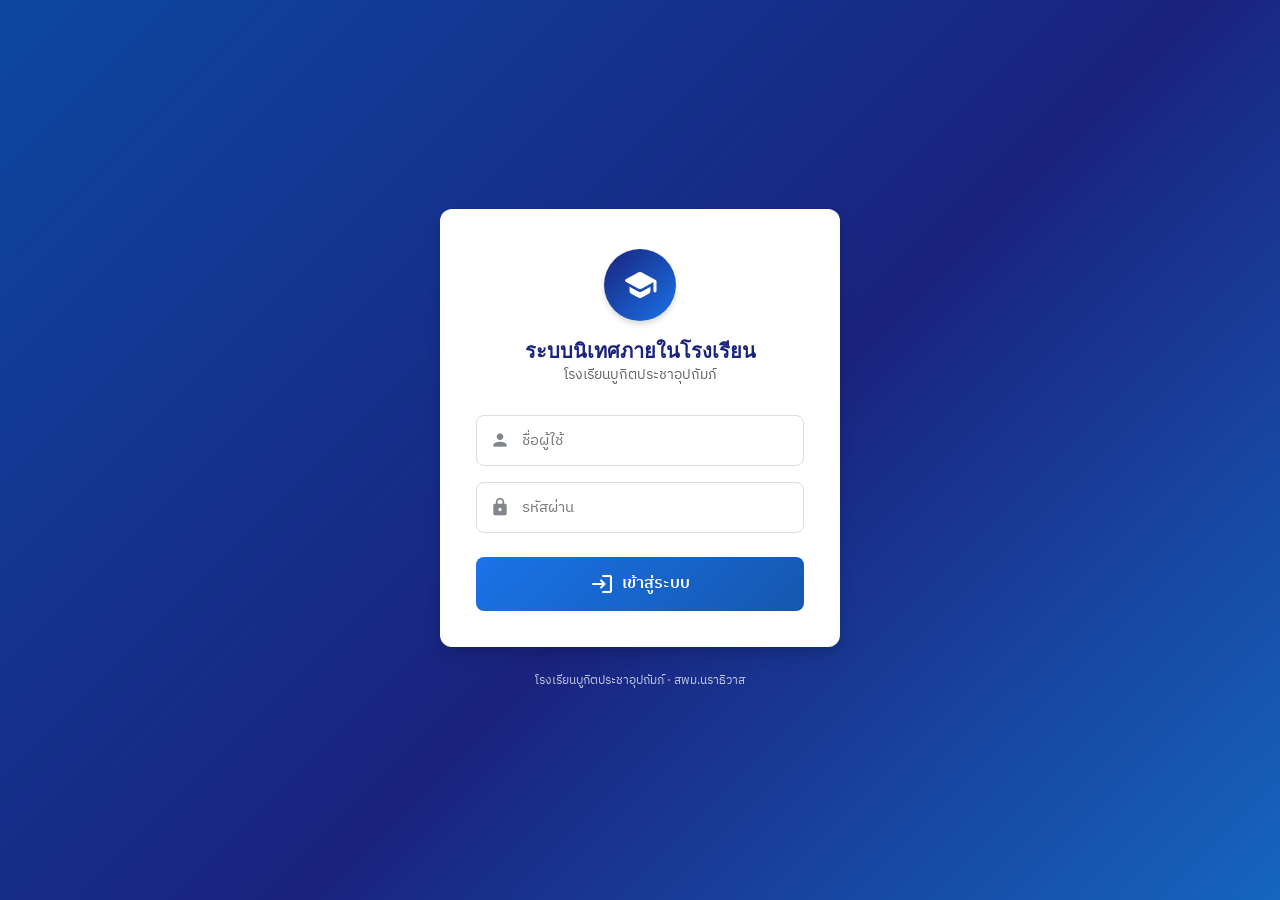
==== commit 6a9de4fa: "feat: หน้าล็อกอินเป็นหน้าแรก - บังคับเข้าสู่ระบบก่อนใช้งาน + แสดงชื่อผู้ใช้/สิทธิ์ ในแถบข้าง" ====
--- a/index.html
+++ b/index.html
@@ -10,7 +10,30 @@
 </head>
 <body>
 
-<div id="app">
+<div id="loginPage">
+  <div class="login-card">
+    <div class="login-logo"><span class="material-icons-round">school</span></div>
+    <h1>ระบบนิเทศภายในโรงเรียน</h1>
+    <p class="login-school">โรงเรียนบูกิตประชาอุปถัมภ์</p>
+    <form onsubmit="doLogin(event)">
+      <div class="login-field">
+        <span class="material-icons-round">person</span>
+        <input type="text" id="loginUsername" placeholder="ชื่อผู้ใช้" autocomplete="username" required>
+      </div>
+      <div class="login-field">
+        <span class="material-icons-round">lock</span>
+        <input type="password" id="loginPassword" placeholder="รหัสผ่าน" autocomplete="current-password" required>
+      </div>
+      <button type="submit" class="btn-login-submit" id="loginSubmitBtn">
+        <span class="material-icons-round">login</span> เข้าสู่ระบบ
+      </button>
+      <p id="loginError" class="error-text" style="display:none;"></p>
+    </form>
+  </div>
+  <p class="login-footer">โรงเรียนบูกิตประชาอุปถัมภ์ · สพม.นราธิวาส</p>
+</div>
+
+<div id="app" style="display:none;">
   <nav id="sidebar">
     <div class="sidebar-header">
       <div class="school-logo">
@@ -37,13 +60,10 @@
       </li>
     </ul>
     <div class="sidebar-footer">
-      <button id="loginBtn" class="btn-login" onclick="showLoginModal()">
-        <span class="material-icons-round">login</span> เข้าสู่ระบบผู้ดูแล
-      </button>
       <div id="userBadge" class="user-badge" style="display:none;">
         <span class="material-icons-round">verified_user</span>
-        <span>ผู้ดูแลระบบ</span>
-        <button onclick="logout()" class="btn-logout" title="ออกจากระบบ">x</button>
+        <span id="userBadgeName">ผู้ใช้งาน</span>
+        <button onclick="logout()" class="btn-logout" title="ออกจากระบบ"><span class="material-icons-round">logout</span></button>
       </div>
     </div>
   </nav>
@@ -614,29 +634,6 @@
   </div>
 </div>
 
-<div id="loginModal" class="modal" style="display:none;">
-  <div class="modal-content">
-    <div class="modal-header">
-      <h3><span class="material-icons-round">lock</span> เข้าสู่ระบบผู้ดูแล</h3>
-      <button class="modal-close" onclick="closeLoginModal()">&times;</button>
-    </div>
-    <div class="modal-body">
-      <div class="form-group">
-        <label>ชื่อผู้ใช้</label>
-        <input type="text" id="loginUsername" placeholder="กรอกชื่อผู้ใช้">
-      </div>
-      <div class="form-group">
-        <label>รหัสผ่าน</label>
-        <input type="password" id="loginPassword" placeholder="กรอกรหัสผ่าน">
-      </div>
-      <button onclick="doLogin()" class="btn btn-primary btn-full">
-        <span class="material-icons-round">login</span> เข้าสู่ระบบ
-      </button>
-      <p id="loginError" class="error-text" style="display:none;"></p>
-    </div>
-  </div>
-</div>
-
 <div id="bookingDetailModal" class="modal" style="display:none;">
   <div class="modal-content modal-lg">
     <div class="modal-header">
--- a/css/style.css
+++ b/css/style.css
@@ -1081,3 +1081,98 @@
 @media (max-width: 768px) {
   .qd-label { width: 120px; }
 }
+
+/* ==================== LOGIN PAGE ==================== */
+
+#loginPage {
+  position: fixed;
+  inset: 0;
+  z-index: 200;
+  display: flex;
+  flex-direction: column;
+  align-items: center;
+  justify-content: center;
+  background: linear-gradient(135deg, #0d47a1 0%, #1a237e 55%, #1565c0 100%);
+  padding: 1rem;
+}
+
+.login-card {
+  background: white;
+  border-radius: var(--radius);
+  box-shadow: var(--shadow-lg);
+  padding: 2.5rem 2.25rem 2.25rem;
+  width: 100%;
+  max-width: 400px;
+  text-align: center;
+}
+
+.login-logo {
+  width: 72px;
+  height: 72px;
+  margin: 0 auto 1rem;
+  border-radius: 50%;
+  background: linear-gradient(135deg, #1a237e, #1a73e8);
+  display: flex;
+  align-items: center;
+  justify-content: center;
+  color: white;
+  box-shadow: var(--shadow-md);
+}
+
+.login-logo .material-icons-round { font-size: 36px; }
+
+.login-card h1 { font-size: 1.25rem; font-weight: 700; color: #1a237e; line-height: 1.4; }
+.login-school { font-size: 0.85rem; color: var(--text-secondary); margin-bottom: 1.75rem; }
+
+.login-field { position: relative; margin-bottom: 1rem; }
+
+.login-field .material-icons-round {
+  position: absolute;
+  left: 0.9rem;
+  top: 50%;
+  transform: translateY(-50%);
+  font-size: 20px;
+  color: var(--text-light);
+}
+
+.login-field input {
+  width: 100%;
+  padding: 0.75rem 1rem 0.75rem 2.8rem;
+  border: 1px solid var(--border);
+  border-radius: var(--radius-sm);
+  font-family: inherit;
+  font-size: 0.95rem;
+}
+
+.login-field input:focus {
+  outline: none;
+  border-color: var(--primary);
+  box-shadow: 0 0 0 3px rgba(26,115,232,0.15);
+}
+
+.btn-login-submit {
+  width: 100%;
+  margin-top: 0.5rem;
+  padding: 0.85rem;
+  background: linear-gradient(135deg, #1a73e8, #1557b0);
+  color: white;
+  border: none;
+  border-radius: var(--radius-sm);
+  font-family: inherit;
+  font-size: 1rem;
+  font-weight: 600;
+  cursor: pointer;
+  display: inline-flex;
+  align-items: center;
+  justify-content: center;
+  gap: 0.5rem;
+  transition: filter 0.2s ease, transform 0.1s ease;
+}
+
+.btn-login-submit:hover { filter: brightness(1.08); }
+.btn-login-submit:active { transform: scale(0.98); }
+.btn-login-submit:disabled { opacity: 0.65; cursor: not-allowed; }
+
+#loginPage .error-text { text-align: left; }
+
+.login-footer { color: rgba(255,255,255,0.75); font-size: 0.78rem; margin-top: 1.5rem; }
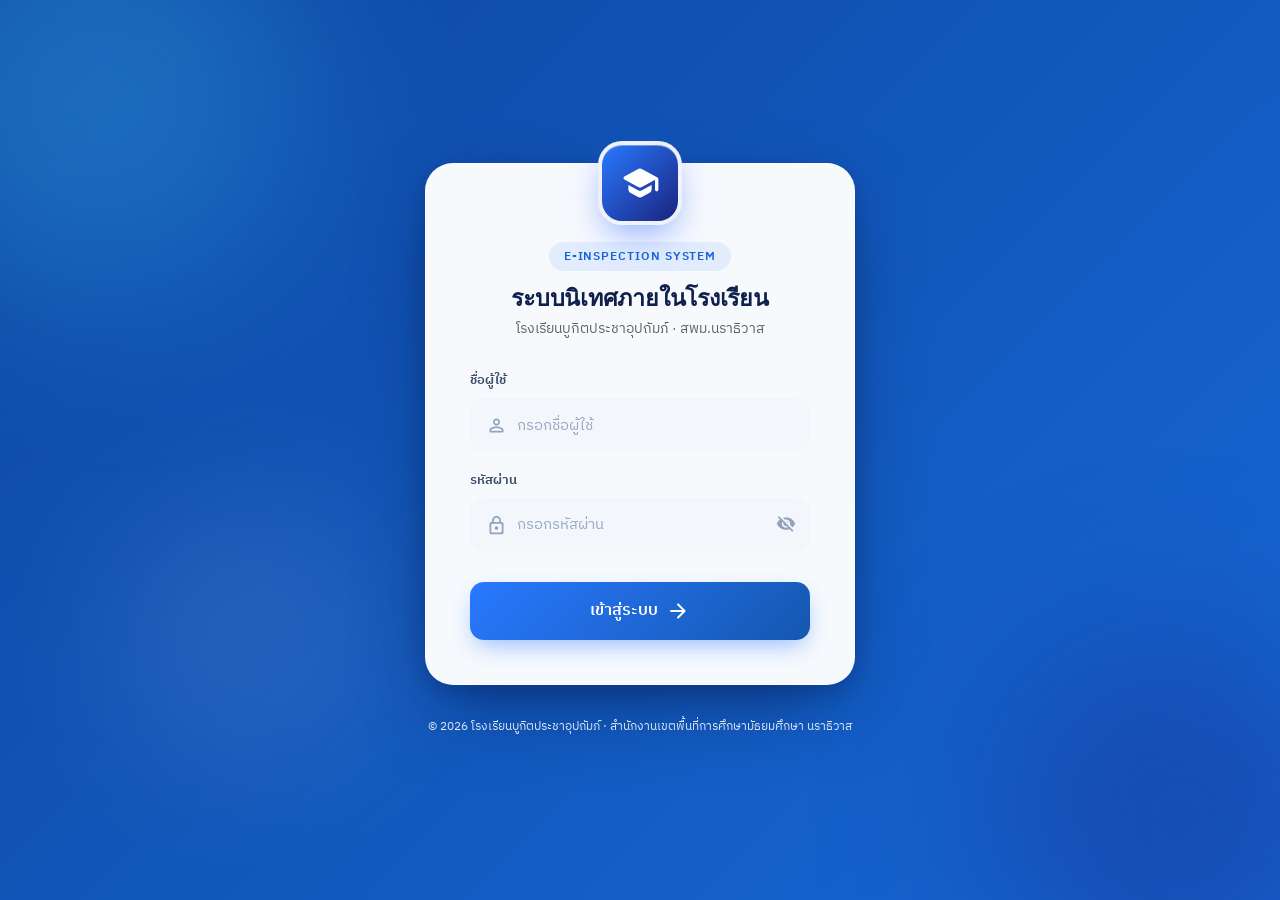
==== commit b94942c5: "ui: ออกแบบหน้าล็อกอินใหม่ - จัดกึ่งกลาง พื้นหลังเคลื่อนไหว + floating blobs, โลโก้ยื่นเหนือการ์ด, to" ====
--- a/index.html
+++ b/index.html
@@ -11,26 +11,41 @@
 <body>
 
 <div id="loginPage">
+  <div class="login-bg-shape shape-1"></div>
+  <div class="login-bg-shape shape-2"></div>
+  <div class="login-bg-shape shape-3"></div>
+
   <div class="login-card">
     <div class="login-logo"><span class="material-icons-round">school</span></div>
+    <span class="login-badge">e-Inspection System</span>
     <h1>ระบบนิเทศภายในโรงเรียน</h1>
-    <p class="login-school">โรงเรียนบูกิตประชาอุปถัมภ์</p>
+    <p class="login-school">โรงเรียนบูกิตประชาอุปถัมภ์ · สพม.นราธิวาส</p>
+
     <form onsubmit="doLogin(event)">
+      <label class="login-label" for="loginUsername">ชื่อผู้ใช้</label>
       <div class="login-field">
-        <span class="material-icons-round">person</span>
-        <input type="text" id="loginUsername" placeholder="ชื่อผู้ใช้" autocomplete="username" required>
-      </div>
-      <div class="login-field">
-        <span class="material-icons-round">lock</span>
-        <input type="password" id="loginPassword" placeholder="รหัสผ่าน" autocomplete="current-password" required>
-      </div>
+        <span class="material-icons-round">person_outline</span>
+        <input type="text" id="loginUsername" placeholder="กรอกชื่อผู้ใช้" autocomplete="username" required>
+      </div>
+
+      <label class="login-label" for="loginPassword">รหัสผ่าน</label>
+      <div class="login-field has-toggle">
+        <span class="material-icons-round">lock_outline</span>
+        <input type="password" id="loginPassword" placeholder="กรอกรหัสผ่าน" autocomplete="current-password" required>
+        <button type="button" class="toggle-pass" onclick="togglePassword()" tabindex="-1" title="แสดง/ซ่อนรหัสผ่าน">
+          <span class="material-icons-round" id="togglePassIcon">visibility_off</span>
+        </button>
+      </div>
+
       <button type="submit" class="btn-login-submit" id="loginSubmitBtn">
-        <span class="material-icons-round">login</span> เข้าสู่ระบบ
+        <span>เข้าสู่ระบบ</span>
+        <span class="material-icons-round">arrow_forward</span>
       </button>
       <p id="loginError" class="error-text" style="display:none;"></p>
     </form>
   </div>
-  <p class="login-footer">โรงเรียนบูกิตประชาอุปถัมภ์ · สพม.นราธิวาส</p>
+
+  <p class="login-footer">© 2026 โรงเรียนบูกิตประชาอุปถัมภ์ · สำนักงานเขตพื้นที่การศึกษามัธยมศึกษา นราธิวาส</p>
 </div>
 
 <div id="app" style="display:none;">
--- a/css/style.css
+++ b/css/style.css
@@ -1092,72 +1092,186 @@
   flex-direction: column;
   align-items: center;
   justify-content: center;
-  background: linear-gradient(135deg, #0d47a1 0%, #1a237e 55%, #1565c0 100%);
+  background: linear-gradient(-45deg, #0a1f5c, #123597, #1a73e8, #0d47a1);
+  background-size: 400% 400%;
+  animation: loginGradient 16s ease infinite;
   padding: 1rem;
+  overflow-y: auto;
+}
+
+@keyframes loginGradient {
+  0%   { background-position: 0% 50%; }
+  50%  { background-position: 100% 50%; }
+  100% { background-position: 0% 50%; }
+}
+
+.login-bg-shape {
+  position: fixed;
+  border-radius: 50%;
+  filter: blur(90px);
+  opacity: 0.55;
+  pointer-events: none;
+}
+
+.shape-1 {
+  width: 420px; height: 420px;
+  background: rgba(64,196,255,0.5);
+  top: -120px; left: -120px;
+  animation: floatShape 12s ease-in-out infinite;
+}
+
+.shape-2 {
+  width: 380px; height: 380px;
+  background: rgba(26,35,126,0.65);
+  bottom: -110px; right: -90px;
+  animation: floatShape 15s ease-in-out infinite reverse;
+}
+
+.shape-3 {
+  width: 240px; height: 240px;
+  background: rgba(255,255,255,0.22);
+  bottom: 16%; left: 10%;
+  animation: floatShape 18s ease-in-out infinite;
+}
+
+@keyframes floatShape {
+  0%, 100% { transform: translate(0,0) scale(1); }
+  33%      { transform: translate(30px,-40px) scale(1.06); }
+  66%      { transform: translate(-24px,26px) scale(0.95); }
 }
 
 .login-card {
-  background: white;
-  border-radius: var(--radius);
-  box-shadow: var(--shadow-lg);
-  padding: 2.5rem 2.25rem 2.25rem;
-  width: 100%;
-  max-width: 400px;
+  position: relative;
+  z-index: 2;
+  background: rgba(255,255,255,0.97);
+  backdrop-filter: blur(20px);
+  border: 1px solid rgba(255,255,255,0.6);
+  border-radius: 28px;
+  box-shadow: 0 30px 80px -20px rgba(4,16,60,0.55), 0 8px 24px rgba(4,16,60,0.18);
+  padding: 3.4rem 2.75rem 2.75rem;
+  width: min(430px, 94vw);
   text-align: center;
+  animation: cardIn 0.7s cubic-bezier(0.22,1,0.36,1) both;
+}
+
+@keyframes cardIn {
+  from { opacity: 0; transform: translateY(36px) scale(0.96); }
+  to   { opacity: 1; transform: translateY(0) scale(1); }
 }
 
 .login-logo {
-  width: 72px;
-  height: 72px;
-  margin: 0 auto 1rem;
-  border-radius: 50%;
-  background: linear-gradient(135deg, #1a237e, #1a73e8);
+  width: 84px;
+  height: 84px;
+  margin: -78px auto 1.1rem;
+  border-radius: 24px;
+  background: linear-gradient(135deg, #2979ff, #1a237e);
   display: flex;
   align-items: center;
   justify-content: center;
   color: white;
-  box-shadow: var(--shadow-md);
-}
-
-.login-logo .material-icons-round { font-size: 36px; }
-
-.login-card h1 { font-size: 1.25rem; font-weight: 700; color: #1a237e; line-height: 1.4; }
-.login-school { font-size: 0.85rem; color: var(--text-secondary); margin-bottom: 1.75rem; }
-
-.login-field { position: relative; margin-bottom: 1rem; }
-
-.login-field .material-icons-round {
+  border: 4px solid rgba(255,255,255,0.92);
+  box-shadow: 0 14px 34px -8px rgba(41,98,255,0.55), inset 0 1px 0 rgba(255,255,255,0.35);
+}
+
+.login-logo .material-icons-round { font-size: 40px; }
+
+.login-badge {
+  display: inline-block;
+  padding: 0.32rem 0.9rem;
+  margin-bottom: 0.75rem;
+  background: rgba(41,121,255,0.1);
+  color: #1565d8;
+  font-size: 0.72rem;
+  font-weight: 600;
+  letter-spacing: 0.08em;
+  text-transform: uppercase;
+  border-radius: 999px;
+}
+
+.login-card h1 {
+  font-size: 1.45rem;
+  font-weight: 700;
+  color: #10204d;
+  line-height: 1.35;
+  letter-spacing: -0.01em;
+}
+
+.login-school { font-size: 0.85rem; color: var(--text-secondary); margin-top: 0.3rem; }
+
+.login-card form { margin-top: 1.9rem; text-align: left; }
+
+.login-label {
+  display: block;
+  font-size: 0.8rem;
+  font-weight: 600;
+  color: #3c4a68;
+  margin-bottom: 0.4rem;
+}
+
+.login-field { position: relative; margin-bottom: 1.15rem; }
+
+.login-field > .material-icons-round {
   position: absolute;
-  left: 0.9rem;
+  left: 1rem;
   top: 50%;
   transform: translateY(-50%);
-  font-size: 20px;
-  color: var(--text-light);
-}
+  font-size: 21px;
+  color: #93a1bd;
+  transition: color 0.2s ease;
+}
+
+.login-field:focus-within > .material-icons-round { color: #2979ff; }
 
 .login-field input {
   width: 100%;
-  padding: 0.75rem 1rem 0.75rem 2.8rem;
-  border: 1px solid var(--border);
-  border-radius: var(--radius-sm);
+  padding: 0.85rem 1rem 0.85rem 2.9rem;
+  background: #f3f6fb;
+  border: 1.5px solid transparent;
+  border-radius: 14px;
   font-family: inherit;
   font-size: 0.95rem;
-}
+  color: #10204d;
+  transition: background 0.2s ease, border-color 0.2s ease, box-shadow 0.2s ease;
+}
+
+.login-field input::placeholder { color: #9aa8c5; }
 
 .login-field input:focus {
   outline: none;
-  border-color: var(--primary);
-  box-shadow: 0 0 0 3px rgba(26,115,232,0.15);
-}
+  background: white;
+  border-color: #2979ff;
+  box-shadow: 0 0 0 4px rgba(41,121,255,0.14);
+}
+
+.login-field.has-toggle input { padding-right: 3rem; }
+
+.toggle-pass {
+  position: absolute;
+  right: 0.55rem;
+  top: 50%;
+  transform: translateY(-50%);
+  background: none;
+  border: none;
+  cursor: pointer;
+  color: #93a1bd;
+  padding: 0.35rem;
+  border-radius: 10px;
+  display: flex;
+  align-items: center;
+  transition: color 0.2s ease, background 0.2s ease;
+}
+
+.toggle-pass:hover { color: #2979ff; background: rgba(41,121,255,0.08); }
+.toggle-pass .material-icons-round { font-size: 20px; }
 
 .btn-login-submit {
   width: 100%;
-  margin-top: 0.5rem;
-  padding: 0.85rem;
-  background: linear-gradient(135deg, #1a73e8, #1557b0);
+  margin-top: 0.75rem;
+  padding: 0.95rem 1.25rem;
+  background: linear-gradient(135deg, #2979ff 0%, #1557b0 100%);
   color: white;
   border: none;
-  border-radius: var(--radius-sm);
+  border-radius: 14px;
   font-family: inherit;
   font-size: 1rem;
   font-weight: 600;
@@ -1166,13 +1280,42 @@
   align-items: center;
   justify-content: center;
   gap: 0.5rem;
-  transition: filter 0.2s ease, transform 0.1s ease;
-}
-
-.btn-login-submit:hover { filter: brightness(1.08); }
-.btn-login-submit:active { transform: scale(0.98); }
-.btn-login-submit:disabled { opacity: 0.65; cursor: not-allowed; }
-
-#loginPage .error-text { text-align: left; }
-
-.login-footer { color: rgba(255,255,255,0.75); font-size: 0.78rem; margin-top: 1.5rem; }
+  box-shadow: 0 10px 24px -6px rgba(41,121,255,0.5);
+  transition: transform 0.18s ease, box-shadow 0.18s ease, filter 0.18s ease;
+}
+
+.btn-login-submit .material-icons-round { transition: transform 0.2s ease; }
+.btn-login-submit:hover {
+  transform: translateY(-2px);
+  box-shadow: 0 16px 32px -8px rgba(41,121,255,0.6);
+  filter: brightness(1.05);
+}
+.btn-login-submit:hover .material-icons-round { transform: translateX(4px); }
+.btn-login-submit:active { transform: translateY(0) scale(0.98); }
+.btn-login-submit:disabled { opacity: 0.65; cursor: not-allowed; transform: none; box-shadow: none; }
+
+#loginPage .error-text { text-align: left; margin-top: 0.9rem; }
+
+.login-footer {
+  position: relative;
+  z-index: 2;
+  color: rgba(255,255,255,0.85);
+  font-size: 0.78rem;
+  margin-top: 2rem;
+  text-align: center;
+  animation: cardIn 0.8s 0.15s cubic-bezier(0.22,1,0.36,1) both;
+}
+
+@media (max-width: 480px) {
+  .login-card { padding: 3rem 1.6rem 2rem; border-radius: 22px; }
+  .login-bg-shape { filter: blur(60px); }
+}
+
+@media (max-height: 720px) {
+  .login-logo { margin-top: -56px; height: 76px; width: 76px; }
+  .login-card { padding-top: 2.7rem; }
+}
+
+@media (prefers-reduced-motion: reduce) {
+  #loginPage, .login-bg-shape, .login-card, .login-footer { animation: none; }
+}
